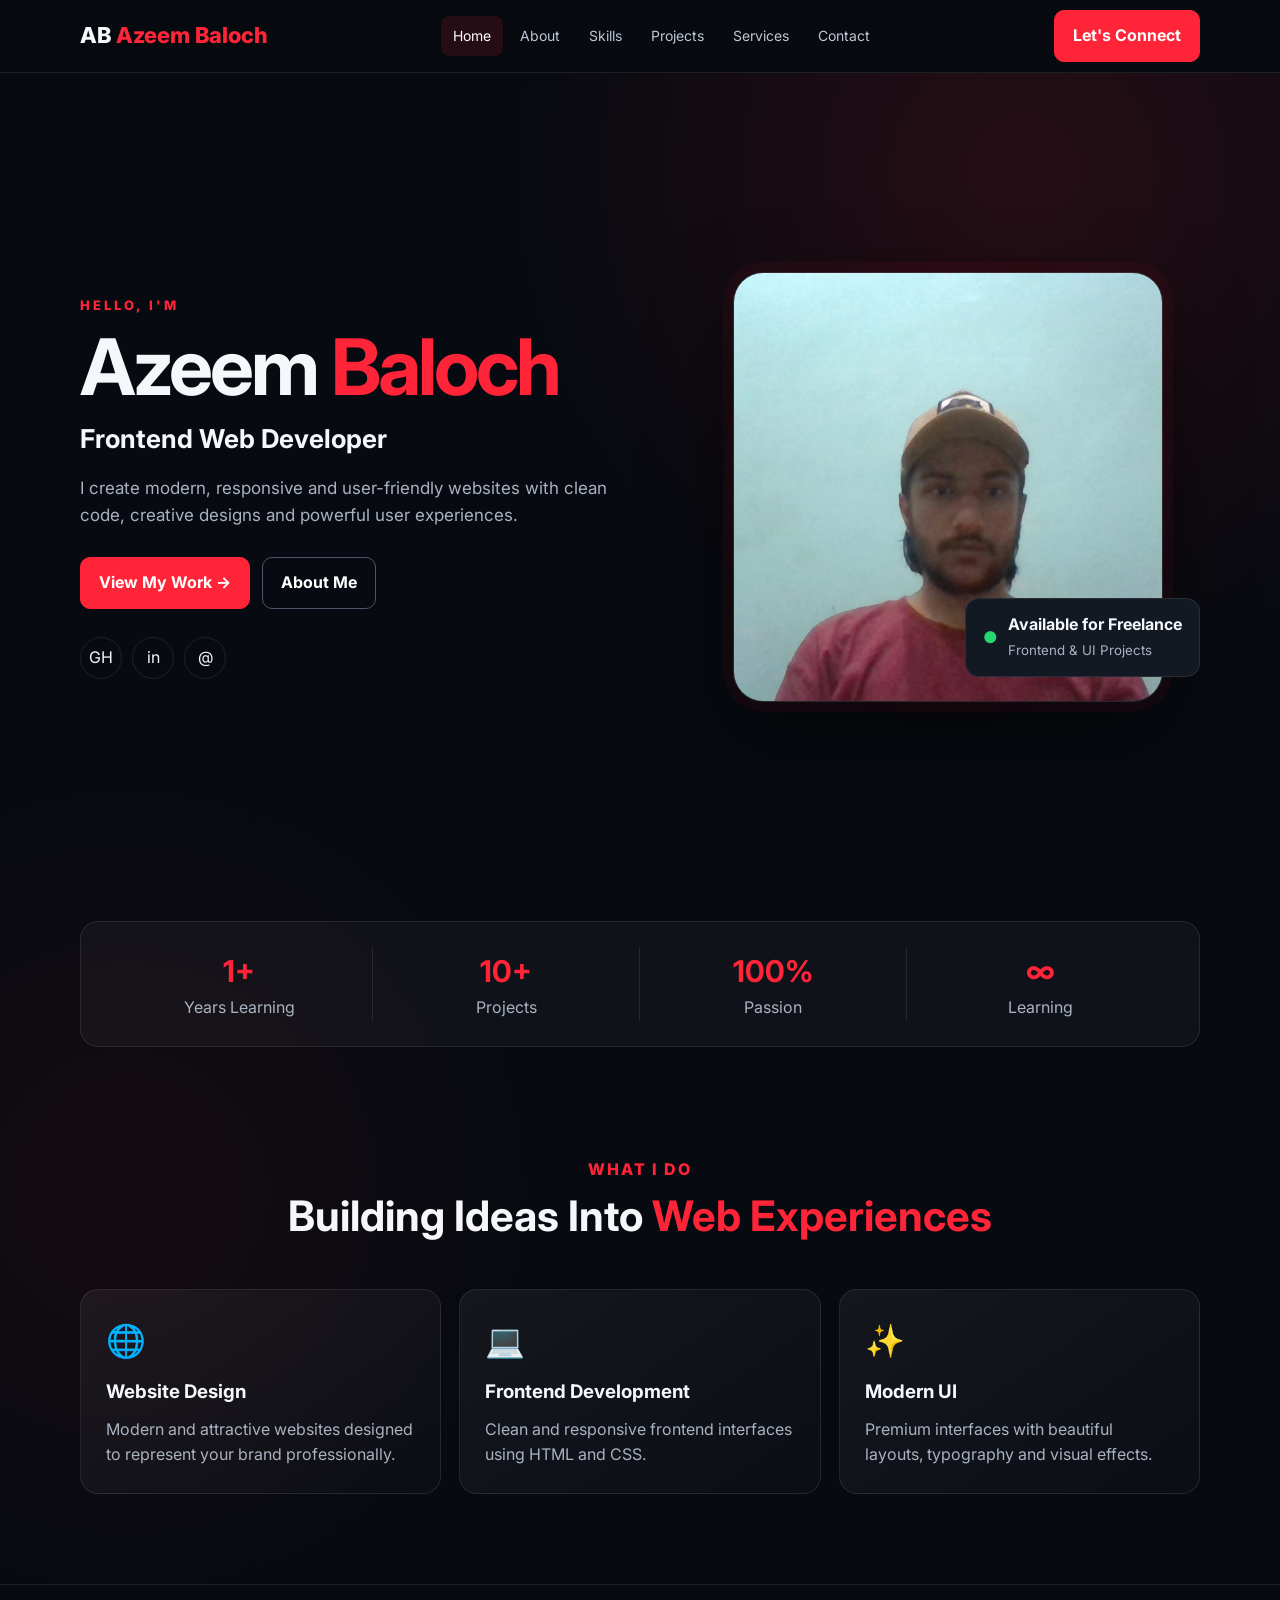
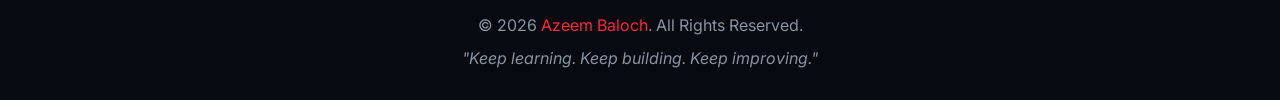
==== index.html @ db84d24b "first commit" ====
<!DOCTYPE html>
<html lang="en">
<head>
    <meta charset="UTF-8">
    <meta name="viewport" content="width=device-width, initial-scale=1.0">

    <title>Azeem Baloch | Frontend Web Developer</title>

    <link rel="stylesheet" href="style.css">
</head>

<body>

<!-- ================= NAVBAR ================= -->

<nav class="navbar">

    <div class="container nav-content">

        <a href="index.html" class="logo">
            AB <span>Azeem Baloch</span>
        </a>

        <div class="nav-links">

            <a href="index.html" class="active">Home</a>
            <a href="about.html">About</a>
            <a href="skills.html">Skills</a>
            <a href="projects.html">Projects</a>
            <a href="services.html">Services</a>
            <a href="contact.html">Contact</a>

        </div>

        <a href="contact.html" class="nav-btn">
            Let's Connect
        </a>

    </div>

</nav>


<!-- ================= HERO ================= -->

<section class="hero">

    <div class="container hero-content">

        <div class="hero-text">

            <p class="small-title">
                HELLO, I'M
            </p>

            <h1>
                Azeem <span>Baloch</span>
            </h1>

            <h2>
                Frontend Web Developer
            </h2>

            <p class="hero-description">
                I create modern, responsive and user-friendly websites
                with clean code, creative designs and powerful user
                experiences.
            </p>

            <div class="hero-buttons">

                <a href="projects.html" class="btn">
                    View My Work →
                </a>

                <a href="about.html" class="btn outline">
                    About Me
                </a>

            </div>

            <div class="social-links">

                <a href="https://github.com/" target="_blank">
                    GH
                </a>

                <a href="https://www.linkedin.com/" target="_blank">
                    in
                </a>

                <a href="mailto:azizmama816@gmail.com">
                    @
                </a>

            </div>

        </div>


        <!-- PROFILE -->

        <div class="hero-image">

            <div class="red-circle"></div>

            <img
                src="profile.jpg"
                alt="Azeem Baloch"
            >

            <div class="availability">

                <span>●</span>

                <div>
                    <b>Available for Freelance</b>
                    <small>Frontend & UI Projects</small>
                </div>

            </div>

        </div>

    </div>

</section>


<!-- ================= STATS ================= -->

<section class="stats">

    <div class="container stats-grid">

        <div class="stat">
            <strong>1+</strong>
            <span>Years Learning</span>
        </div>

        <div class="stat">
            <strong>10+</strong>
            <span>Projects</span>
        </div>

        <div class="stat">
            <strong>100%</strong>
            <span>Passion</span>
        </div>

        <div class="stat">
            <strong>∞</strong>
            <span>Learning</span>
        </div>

    </div>

</section>


<!-- ================= INTRO ================= -->

<section class="home-section">

    <div class="container">

        <div class="section-title">

            <p>WHAT I DO</p>

            <h2>
                Building Ideas Into
                <span>Web Experiences</span>
            </h2>

        </div>


        <div class="feature-grid">

            <div class="feature-card">

                <div class="feature-icon">
                    🌐
                </div>

                <h3>
                    Website Design
                </h3>

                <p>
                    Modern and attractive websites designed
                    to represent your brand professionally.
                </p>

            </div>


            <div class="feature-card">

                <div class="feature-icon">
                    💻
                </div>

                <h3>
                    Frontend Development
                </h3>

                <p>
                    Clean and responsive frontend interfaces
                    using HTML and CSS.
                </p>

            </div>


            <div class="feature-card">

                <div class="feature-icon">
                    ✨
                </div>

                <h3>
                    Modern UI
                </h3>

                <p>
                    Premium interfaces with beautiful layouts,
                    typography and visual effects.
                </p>

            </div>

        </div>

    </div>

</section>


<!-- ================= FOOTER ================= -->

<footer>

    <p>
        © 2026 <span>Azeem Baloch</span>.
        All Rights Reserved.
    </p>

    <p class="quote">
        "Keep learning. Keep building. Keep improving."
    </p>

</footer>

</body>
</html>
---- style.css ----
@import url('https://fonts.googleapis.com/css2?family=Inter:wght@400;500;600;700;800&display=swap');


/* ================= ROOT ================= */

:root {

    --bg: #070a10;

    --card: #10151f;

    --text: #f5f7fb;

    --muted: #aab2c0;

    --red: #ff2438;

    --red-light: #ff5362;

    --border: rgba(255,255,255,.09);

}


/* ================= RESET ================= */

* {

    margin: 0;
    padding: 0;

    box-sizing: border-box;

}


html {

    scroll-behavior: smooth;

}


body {

    font-family:
        'Inter',
        Arial,
        sans-serif;

    background:

        radial-gradient(
            circle at 80% 10%,
            rgba(255,36,56,.13),
            transparent 28%
        ),

        radial-gradient(
            circle at 10% 70%,
            rgba(255,36,56,.06),
            transparent 25%
        ),

        var(--bg);

    color: var(--text);

    line-height: 1.6;

}


a {

    text-decoration: none;

    color: inherit;

}


.container {

    width: min(1120px, 92%);

    margin: auto;

}


/* ================= NAVBAR ================= */

.navbar {

    position: sticky;

    top: 0;

    z-index: 100;

    background:
        rgba(7,10,16,.9);

    backdrop-filter: blur(15px);

    border-bottom:
        1px solid var(--border);

}


.nav-content {

    min-height: 72px;

    display: flex;

    align-items: center;

    justify-content: space-between;

    gap: 20px;

}


.logo {

    font-size: 22px;

    font-weight: 800;

}


.logo span {

    color: var(--red);

}


.nav-links {

    display: flex;

    gap: 5px;

    flex-wrap: wrap;

    justify-content: center;

}


.nav-links a {

    padding: 9px 12px;

    color: #bfc7d4;

    font-size: 14px;

    border-radius: 8px;

    transition: .3s;

}


.nav-links a:hover,
.nav-links .active {

    color: white;

    background:
        rgba(255,36,56,.13);

}


.nav-btn,
.btn {

    display: inline-flex;

    align-items: center;

    justify-content: center;

    gap: 8px;

    padding: 12px 18px;

    border-radius: 10px;

    background: var(--red);

    border: 1px solid var(--red);

    color: white;

    font-weight: 700;

    transition: .3s;

}


.nav-btn:hover,
.btn:hover {

    transform: translateY(-3px);

    box-shadow:
        0 12px 30px
        rgba(255,36,56,.25);

}


.btn.outline {

    background: transparent;

    border-color: #4c5666;

}


/* ================= HERO ================= */

.hero {

    min-height:
        calc(100vh - 72px);

    display: grid;

    place-items: center;

    padding: 70px 0;

}


.hero-content {

    display: grid;

    grid-template-columns:
        1.05fr .95fr;

    gap: 60px;

    align-items: center;

}


.small-title {

    color: var(--red);

    font-weight: 800;

    letter-spacing: 3px;

    font-size: 13px;

}


.hero h1 {

    font-size:
        clamp(45px,7vw,78px);

    line-height: 1;

    letter-spacing: -3px;

    margin: 12px 0;

}


.hero h1 span,
.page-header h1 span,
.section-title span,
.about-content h2 span {

    color: var(--red);

}


.hero h2 {

    font-size: 26px;

    margin-bottom: 15px;

}


.hero-description {

    color: var(--muted);

    max-width: 600px;

    font-size: 17px;

}


.hero-buttons {

    display: flex;

    gap: 12px;

    flex-wrap: wrap;

    margin: 28px 0;

}


.social-links {

    display: flex;

    gap: 10px;

}


.social-links a {

    width: 42px;

    height: 42px;

    display: grid;

    place-items: center;

    border-radius: 50%;

    border:
        1px solid var(--border);

    transition: .3s;

}


.social-links a:hover {

    color: var(--red);

    border-color: var(--red);

    transform:
        translateY(-4px);

}


/* ================= IMAGE ================= */

.hero-image {

    position: relative;

    display: grid;

    place-items: center;

}


.red-circle {

    position: absolute;

    width: 75%;

    aspect-ratio: 1;

    border-radius: 50%;

    background:
        rgba(255,36,56,.2);

    filter: blur(25px);

}


.hero-image img {

    position: relative;

    width: min(430px,90%);

    aspect-ratio: 1;

    object-fit: cover;

    object-position: center top;

    border-radius: 30px;

    border:
        1px solid rgba(255,255,255,.12);

    box-shadow:

        0 0 0 10px
        rgba(255,36,56,.05),

        0 30px 80px
        rgba(0,0,0,.5);

}


.availability {

    position: absolute;

    right: 0;

    bottom: 25px;

    display: flex;

    align-items: center;

    gap: 10px;

    padding: 13px 17px;

    background: #121923;

    border:
        1px solid var(--border);

    border-radius: 14px;

}


.availability span {

    color: #26d66f;

}


.availability b {

    display: block;

}


.availability small {

    color: var(--muted);

}


/* ================= STATS ================= */

.stats {

    padding: 20px 0;

}


.stats-grid {

    display: grid;

    grid-template-columns:
        repeat(4,1fr);

    background:
        rgba(255,255,255,.035);

    border:
        1px solid var(--border);

    border-radius: 18px;

    padding: 25px;

}


.stat {

    text-align: center;

    border-right:
        1px solid var(--border);

}


.stat:last-child {

    border: none;

}


.stat strong {

    display: block;

    color: var(--red);

    font-size: 30px;

}


.stat span {

    color: var(--muted);

}


/* ================= SECTIONS ================= */

.home-section,
.skills-section,
.projects-section,
.services-section,
.about-section,
.contact-section {

    padding: 90px 0;

}


.section-title {

    text-align: center;

    margin-bottom: 40px;

}


.section-title p {

    color: var(--red);

    font-weight: 800;

    letter-spacing: 2px;

}


.section-title h2 {

    font-size: 42px;

}


/* ================= FEATURE ================= */

.feature-grid {

    display: grid;

    grid-template-columns:
        repeat(3,1fr);

    gap: 18px;

}


.feature-card,
.skill-card,
.service-card,
.project-card,
.contact-card {

    background:
        linear-gradient(
            145deg,
            rgba(255,255,255,.055),
            rgba(255,255,255,.018)
        );

    border:
        1px solid var(--border);

    border-radius: 18px;

    padding: 25px;

    transition: .3s;

}


.feature-card:hover,
.skill-card:hover,
.service-card:hover,
.project-card:hover {

    transform:
        translateY(-7px);

    border-color:
        rgba(255,36,56,.45);

}


.feature-icon,
.skill-icon {

    font-size: 32px;

}


.feature-card h3,
.skill-card h3,
.service-card h3,
.project-card h3 {

    margin: 10px 0;

}


.feature-card p,
.skill-card p,
.service-card p,
.project-card p {

    color: var(--muted);

}


/* ================= PAGE HEADER ================= */

.page-header {

    text-align: center;

    padding:
        90px 20px 40px;

}


.page-header > p:first-child {

    color: var(--red);

    font-weight: 800;

    letter-spacing: 3px;

}


.page-header h1 {

    font-size: 50px;

    letter-spacing: -2px;

}


.page-description {

    max-width: 650px;

    margin: 10px auto;

    color: var(--muted);

}


/* ================= ABOUT ================= */

.about-grid {

    display: grid;

    grid-template-columns:
        .8fr 1.2fr;

    gap: 35px;

    align-items: center;

}


.about-image img {

    width: 100%;

    max-width: 430px;

    border-radius: 22px;

    border:
        1px solid var(--border);

}


.about-content h2 {

    font-size: 38px;

    line-height: 1.15;

    margin: 12px 0 20px;

}


.about-content > p {

    color: var(--muted);

    margin-bottom: 13px;

}


.goal-box {

    margin-top: 25px;

    padding: 20px;

    border-left:
        3px solid var(--red);

    background:
        rgba(255,36,56,.06);

}


.goal-box h3 {

    margin-bottom: 7px;

}


.hobby-title {

    margin-top: 25px;

}


.tags {

    display: flex;

    flex-wrap: wrap;

    gap: 9px;

    margin-top: 12px;

}


.tags span {

    padding: 8px 13px;

    border:
        1px solid var(--border);

    border-radius: 9px;

    background: #0d131d;

}


/* ================= SKILLS ================= */

.skills-grid {

    display: grid;

    grid-template-columns:
        repeat(3,1fr);

    gap: 18px;

}


.skill-title {

    display: flex;

    justify-content: space-between;

    margin-top: 20px;

    font-weight: 700;

}


.progress {

    height: 9px;

    background: #1a202b;

    border-radius: 99px;

    overflow: hidden;

    margin-top: 8px;

}


.progress i {

    display: block;

    height: 100%;

    background:
        linear-gradient(
            90deg,
            var(--red),
            var(--red-light)
        );

    border-radius: 99px;

}


/* ================= PROJECTS ================= */

.projects-grid {

    display: grid;

    grid-template-columns:
        repeat(3,1fr);

    gap: 20px;

}


.project-card {

    padding: 0;

    overflow: hidden;

}


.project-image {

    height: 200px;

    display: grid;

    place-items: center;

    font-size: 70px;

    background:
        linear-gradient(
            135deg,
            #161b27,
            #281018
        );

}


.project-content {

    padding: 22px;

}


.project-content > span {

    color: var(--red);

    font-size: 13px;

    font-weight: 700;

}


/* ================= SERVICES ================= */

.services-grid {

    display: grid;

    grid-template-columns:
        repeat(3,1fr);

    gap: 18px;

}


.service-card > div {

    font-size: 35px;

}


/* ================= CONTACT ================= */

.contact-grid {

    display: grid;

    grid-template-columns:
        .9fr 1.1fr;

    gap: 25px;

}


.contact-card h2 {

    font-size: 32px;

    margin: 10px 0 22px;

}


.contact-item {

    padding: 18px;

    border:
        1px solid var(--border);

    border-radius: 13px;

    margin-top: 12px;

    background: #0d131c;

}


.contact-item small {

    display: block;

    color: #8993a2;

}


.contact-item a {

    color: white;

    font-weight: 700;

}


form {

    display: grid;

    gap: 9px;

}


input,
textarea {

    width: 100%;

    padding: 14px;

    background: #090e16;

    border:
        1px solid var(--border);

    color: white;

    border-radius: 10px;

    outline: none;

    font: inherit;

}


input:focus,
textarea:focus {

    border-color: var(--red);

}


textarea {

    min-height: 150px;

    resize: vertical;

}


button {

    cursor: pointer;

    font: inherit;

}


/* ================= FOOTER ================= */

footer {

    border-top:
        1px solid var(--border);

    padding: 28px 20px;

    text-align: center;

    color: #8993a2;

}


footer span {

    color: var(--red);

}


.quote {

    margin-top: 8px;

    font-style: italic;

}


/* ================= RESPONSIVE ================= */

@media(max-width:850px) {

    .nav-content {

        flex-direction: column;

        padding: 12px 0;

    }


    .hero-content,
    .about-grid,
    .contact-grid {

        grid-template-columns: 1fr;

    }


    .hero {

        text-align: center;

    }


    .hero-description {

        margin: auto;

    }


    .hero-buttons,
    .social-links {

        justify-content: center;

    }


    .hero-image {

        order: -1;

    }


    .feature-grid,
    .skills-grid,
    .projects-grid,
    .services-grid {

        grid-template-columns:
            1fr 1fr;

    }


    .stats-grid {

        grid-template-columns:
            1fr 1fr;

        gap: 20px;

    }


    .stat:nth-child(2) {

        border: none;

    }

}


@media(max-width:560px) {

    .nav-links a {

        padding: 6px 7px;

        font-size: 12px;

    }


    .nav-btn {

        display: none;

    }


    .hero {

        padding: 50px 0;

    }


    .hero h1 {

        font-size: 48px;

    }


    .page-header h1 {

        font-size: 40px;

    }


    .feature-grid,
    .skills-grid,
    .projects-grid,
    .services-grid {

        grid-template-columns: 1fr;

    }


    .stats-grid {

        grid-template-columns: 1fr 1fr;

    }


    .availability {

        right: 2%;

        bottom: 10px;

    }

}
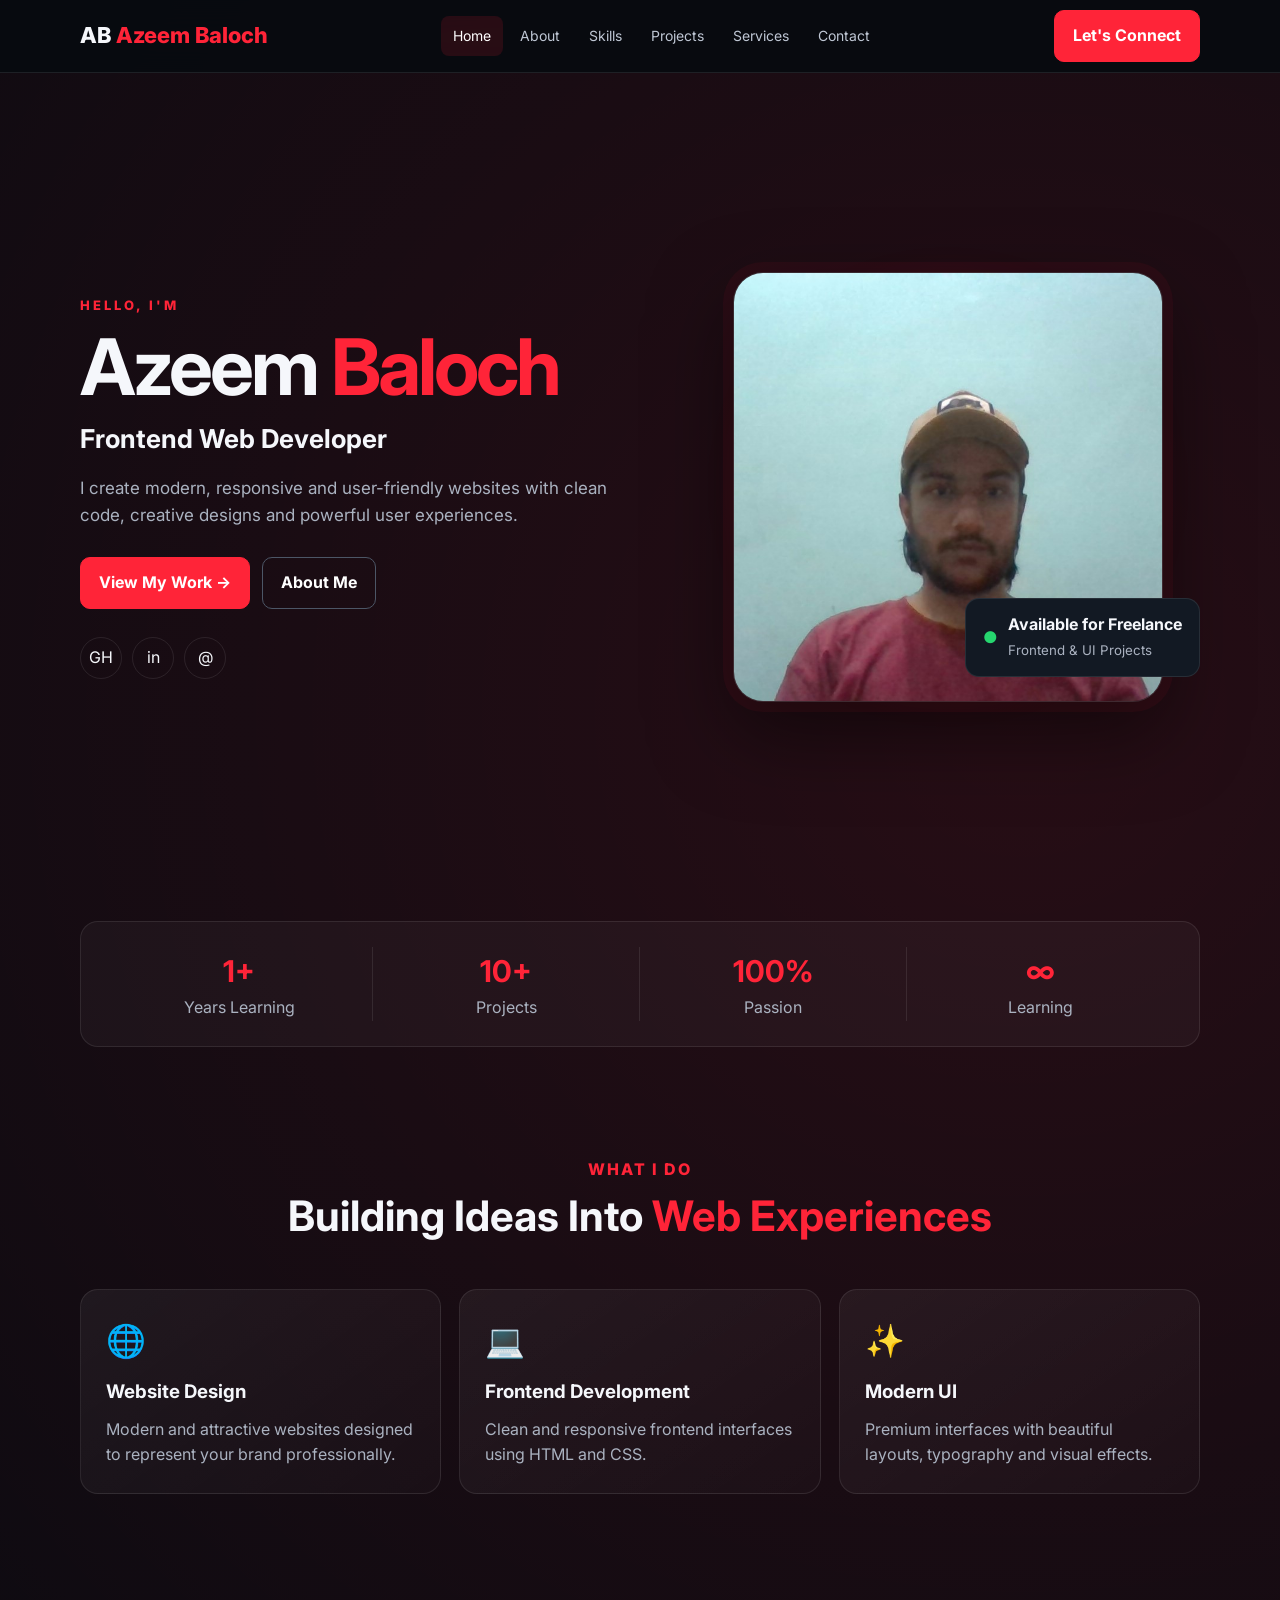
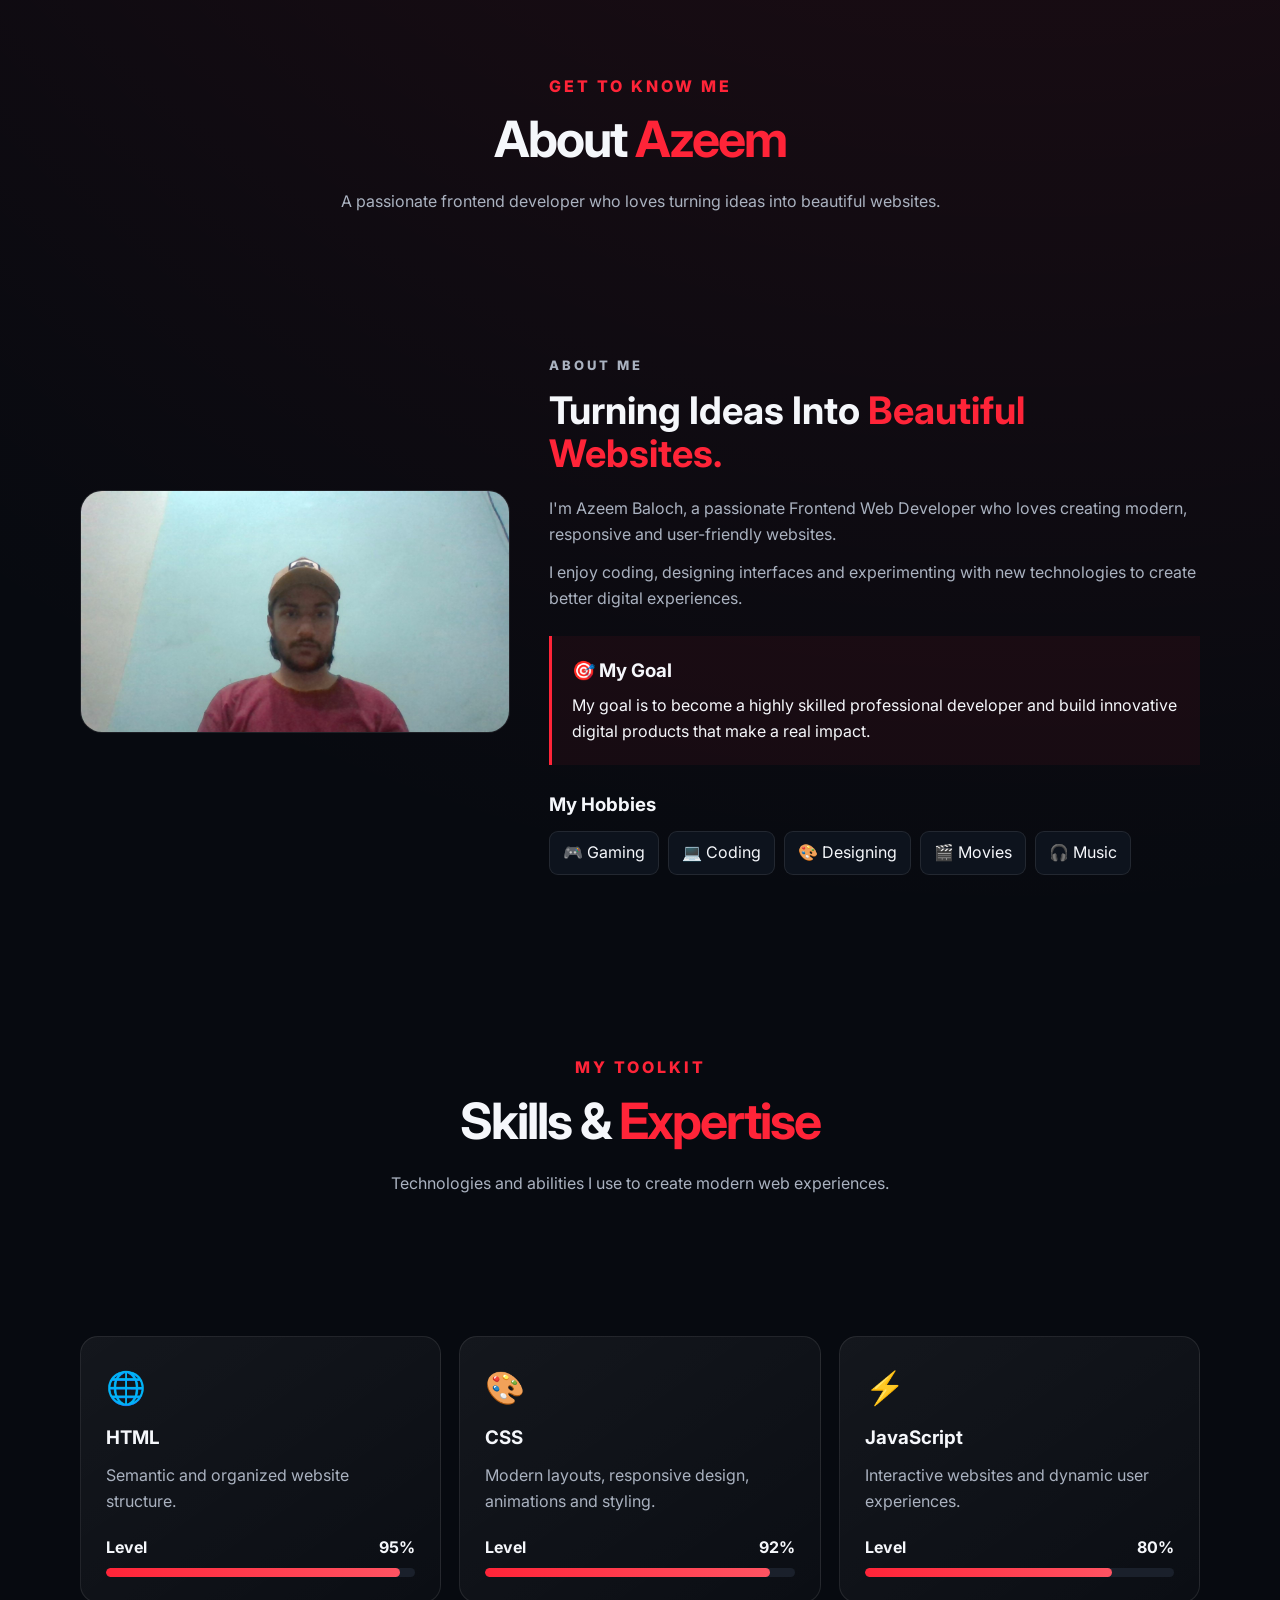
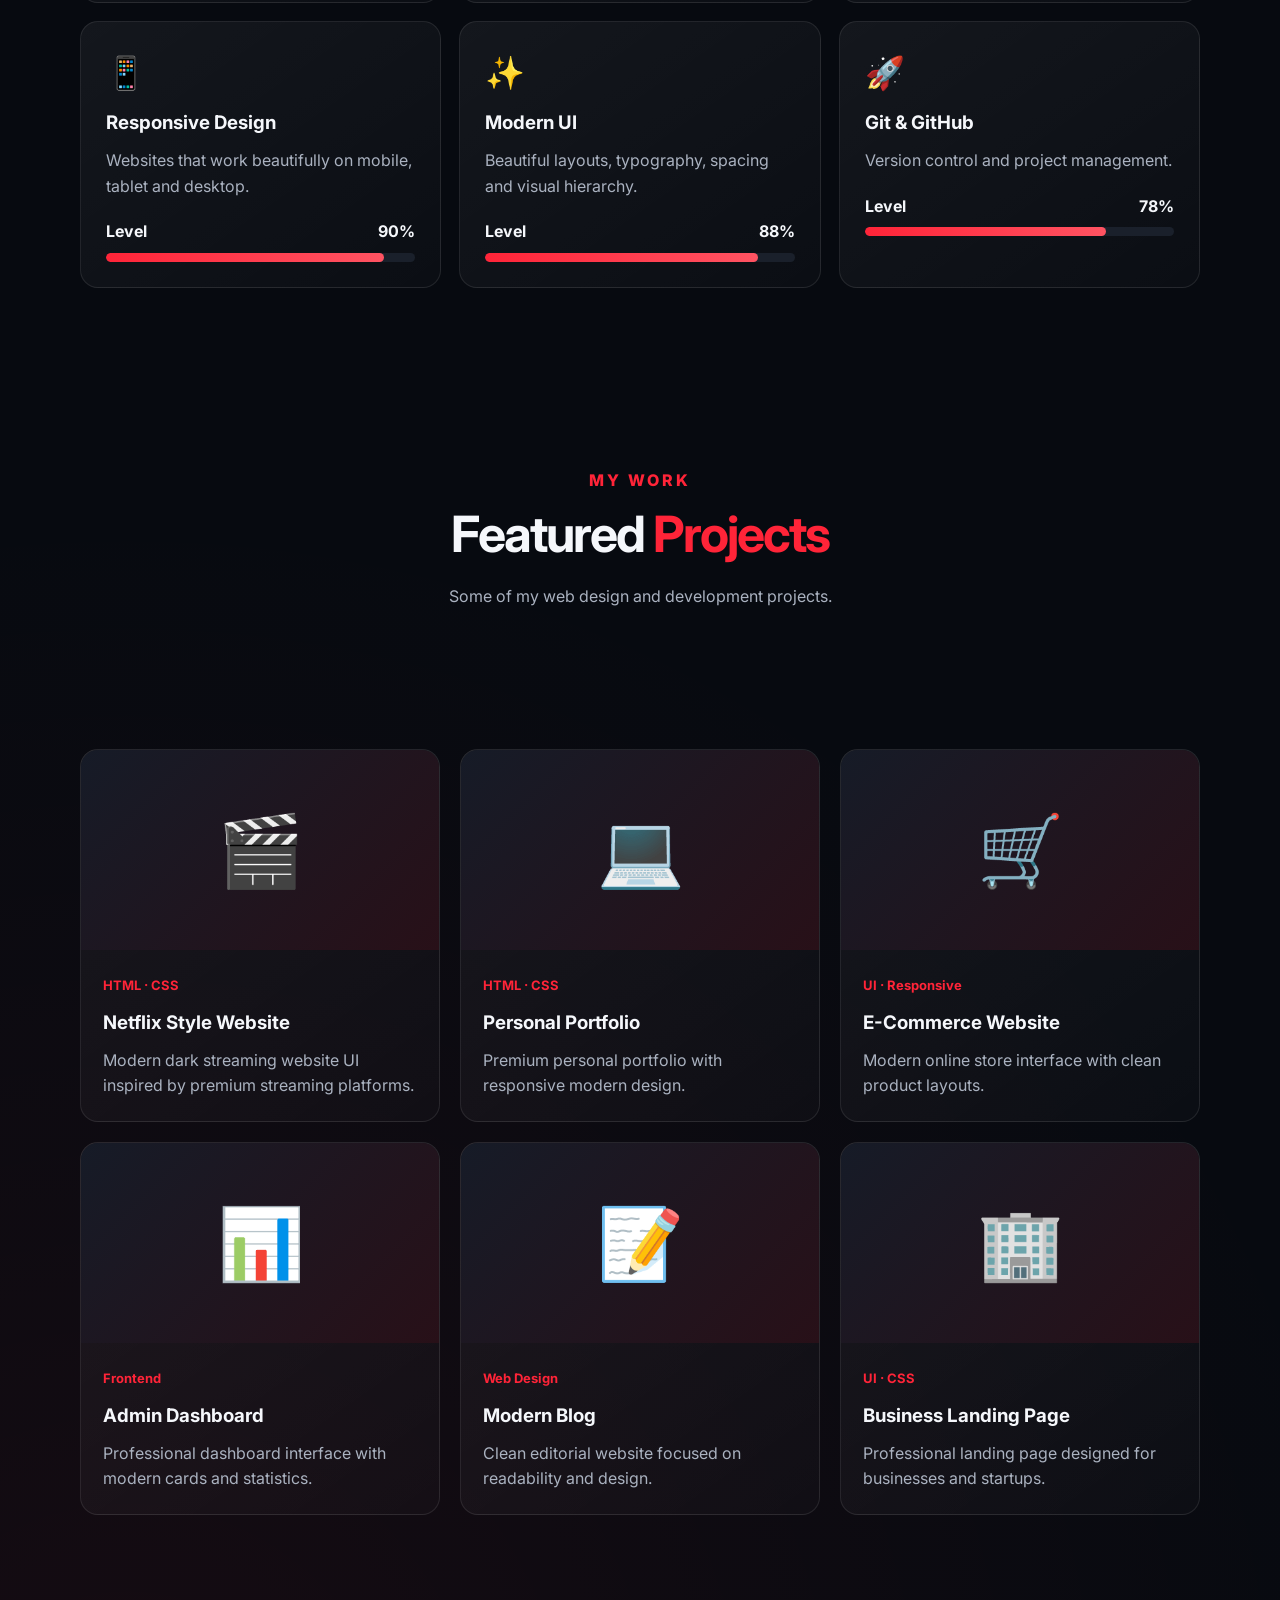
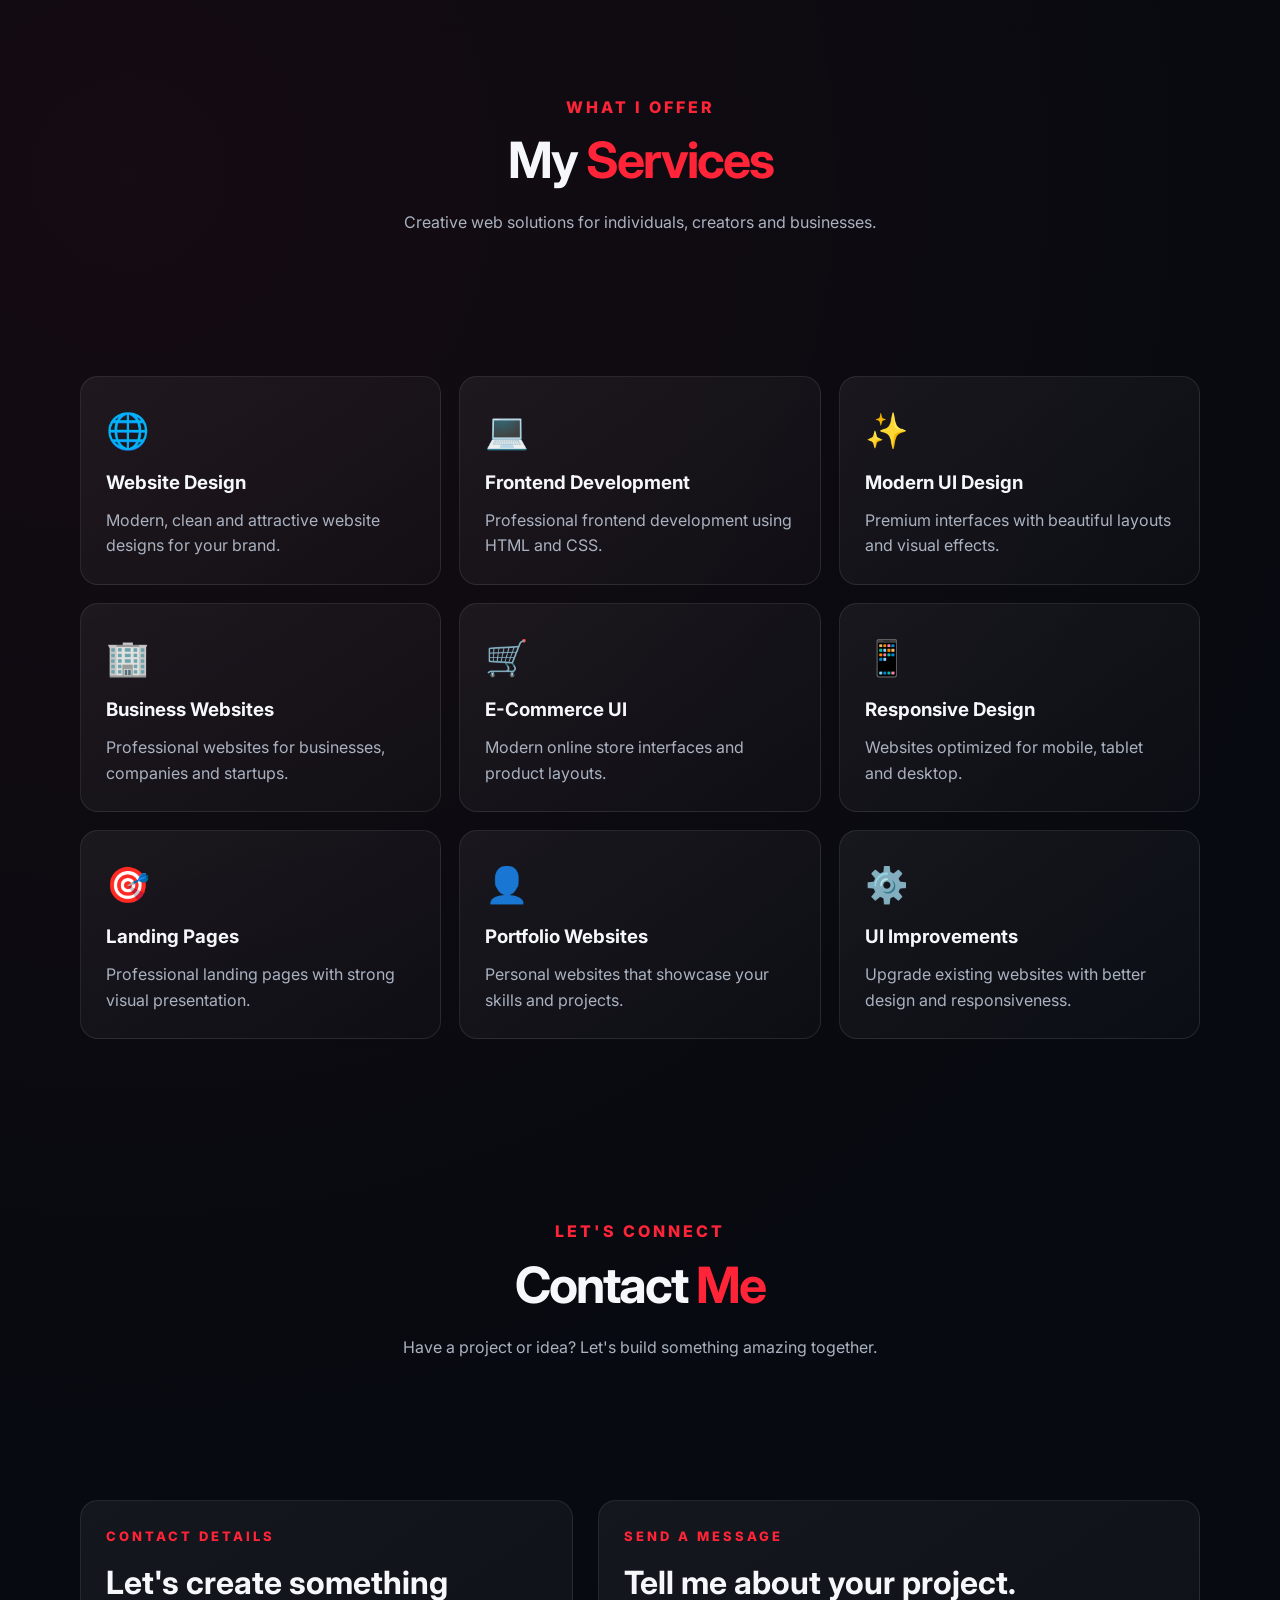
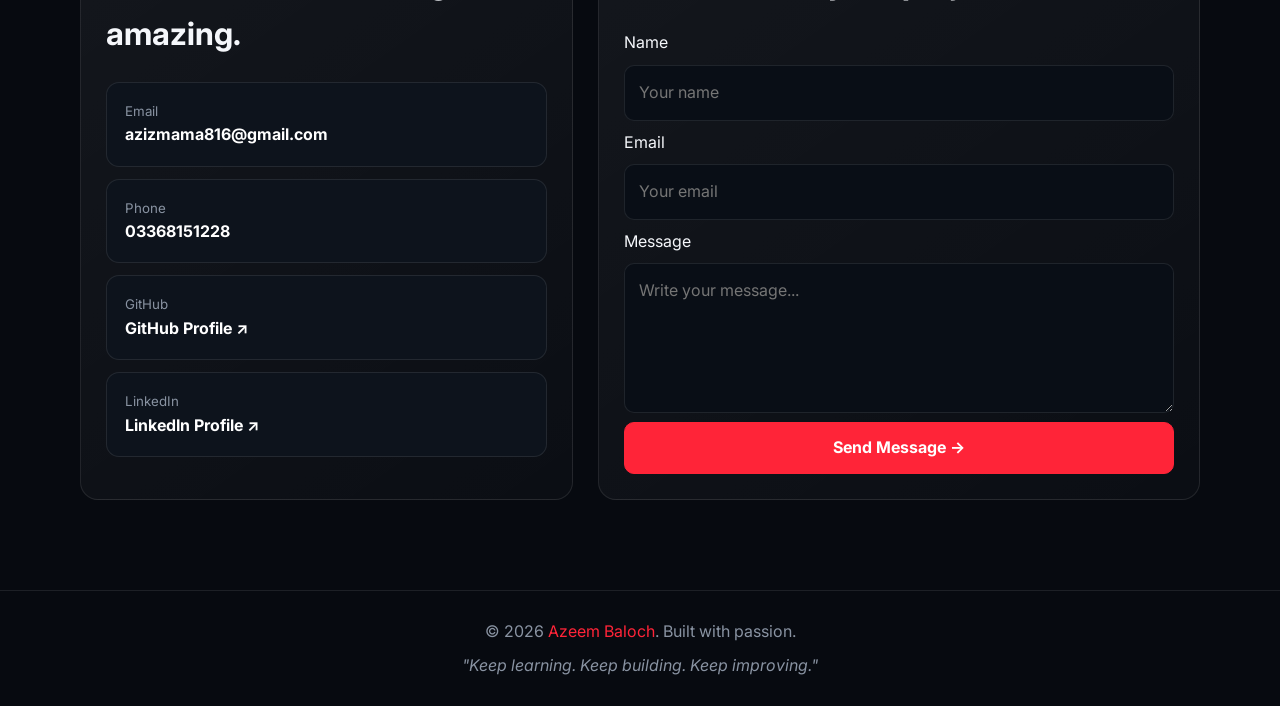
==== commit ca4b16bc: "updated file" ====
--- a/index.html
+++ b/index.html
@@ -1,38 +1,59 @@
 <!DOCTYPE html>
 <html lang="en">
+
 <head>
+
     <meta charset="UTF-8">
-    <meta name="viewport" content="width=device-width, initial-scale=1.0">
+
+    <meta name="viewport"
+          content="width=device-width, initial-scale=1.0">
 
     <title>Azeem Baloch | Frontend Web Developer</title>
 
     <link rel="stylesheet" href="style.css">
+
 </head>
 
 <body>
 
+
 <!-- ================= NAVBAR ================= -->
 
 <nav class="navbar">
 
     <div class="container nav-content">
 
-        <a href="index.html" class="logo">
+        <a href="#home" class="logo">
             AB <span>Azeem Baloch</span>
         </a>
 
         <div class="nav-links">
 
-            <a href="index.html" class="active">Home</a>
-            <a href="about.html">About</a>
-            <a href="skills.html">Skills</a>
-            <a href="projects.html">Projects</a>
-            <a href="services.html">Services</a>
-            <a href="contact.html">Contact</a>
+            <a href="#home" class="active">Home</a>
+
+            <a href="#about">
+                About
+            </a>
+
+            <a href="#skills">
+                Skills
+            </a>
+
+            <a href="#projects">
+                Projects
+            </a>
+
+            <a href="#services">
+                Services
+            </a>
+
+            <a href="#contact">
+                Contact
+            </a>
 
         </div>
 
-        <a href="contact.html" class="nav-btn">
+        <a href="#contact" class="nav-btn">
             Let's Connect
         </a>
 
@@ -41,9 +62,12 @@
 </nav>
 
 
-<!-- ================= HERO ================= -->
-
-<section class="hero">
+
+<!-- ===================================================== -->
+<!-- ================= HOME SECTION ====================== -->
+<!-- ===================================================== -->
+
+<section class="hero" id="home">
 
     <div class="container hero-content">
 
@@ -69,11 +93,11 @@
 
             <div class="hero-buttons">
 
-                <a href="projects.html" class="btn">
+                <a href="#projects" class="btn">
                     View My Work →
                 </a>
 
-                <a href="about.html" class="btn outline">
+                <a href="#about" class="btn outline">
                     About Me
                 </a>
 
@@ -114,8 +138,15 @@
                 <span>●</span>
 
                 <div>
-                    <b>Available for Freelance</b>
-                    <small>Frontend & UI Projects</small>
+
+                    <b>
+                        Available for Freelance
+                    </b>
+
+                    <small>
+                        Frontend & UI Projects
+                    </small>
+
                 </div>
 
             </div>
@@ -127,6 +158,7 @@
 </section>
 
 
+
 <!-- ================= STATS ================= -->
 
 <section class="stats">
@@ -134,23 +166,54 @@
     <div class="container stats-grid">
 
         <div class="stat">
-            <strong>1+</strong>
-            <span>Years Learning</span>
+
+            <strong>
+                1+
+            </strong>
+
+            <span>
+                Years Learning
+            </span>
+
         </div>
 
+
         <div class="stat">
-            <strong>10+</strong>
-            <span>Projects</span>
+
+            <strong>
+                10+
+            </strong>
+
+            <span>
+                Projects
+            </span>
+
         </div>
 
+
         <div class="stat">
-            <strong>100%</strong>
-            <span>Passion</span>
+
+            <strong>
+                100%
+            </strong>
+
+            <span>
+                Passion
+            </span>
+
         </div>
 
+
         <div class="stat">
-            <strong>∞</strong>
-            <span>Learning</span>
+
+            <strong>
+                ∞
+            </strong>
+
+            <span>
+                Learning
+            </span>
+
         </div>
 
     </div>
@@ -158,7 +221,8 @@
 </section>
 
 
-<!-- ================= INTRO ================= -->
+
+<!-- ================= HOME INTRO ================= -->
 
 <section class="home-section">
 
@@ -166,17 +230,22 @@
 
         <div class="section-title">
 
-            <p>WHAT I DO</p>
+            <p>
+                WHAT I DO
+            </p>
 
             <h2>
                 Building Ideas Into
-                <span>Web Experiences</span>
+                <span>
+                    Web Experiences
+                </span>
             </h2>
 
         </div>
 
 
         <div class="feature-grid">
+
 
             <div class="feature-card">
 
@@ -196,6 +265,7 @@
             </div>
 
 
+
             <div class="feature-card">
 
                 <div class="feature-icon">
@@ -214,6 +284,7 @@
             </div>
 
 
+
             <div class="feature-card">
 
                 <div class="feature-icon">
@@ -238,14 +309,993 @@
 </section>
 
 
+
+<!-- ===================================================== -->
+<!-- ================= ABOUT SECTION ===================== -->
+<!-- ===================================================== -->
+
+<section id="about">
+
+    <div class="page-header">
+
+        <p>
+            GET TO KNOW ME
+        </p>
+
+        <h1>
+            About <span>Azeem</span>
+        </h1>
+
+        <p class="page-description">
+            A passionate frontend developer who loves turning
+            ideas into beautiful websites.
+        </p>
+
+    </div>
+
+
+    <div class="about-section">
+
+        <div class="container about-grid">
+
+
+            <div class="about-image">
+
+                <img
+                    src="profile.jpg"
+                    alt="Azeem Baloch"
+                >
+
+            </div>
+
+
+
+            <div class="about-content">
+
+                <p class="small-title">
+                    ABOUT ME
+                </p>
+
+                <h2>
+                    Turning Ideas Into
+                    <span>
+                        Beautiful Websites.
+                    </span>
+                </h2>
+
+                <p>
+                    I'm Azeem Baloch, a passionate Frontend Web
+                    Developer who loves creating modern, responsive
+                    and user-friendly websites.
+                </p>
+
+                <p>
+                    I enjoy coding, designing interfaces and
+                    experimenting with new technologies to create
+                    better digital experiences.
+                </p>
+
+
+                <div class="goal-box">
+
+                    <h3>
+                        🎯 My Goal
+                    </h3>
+
+                    <p>
+                        My goal is to become a highly skilled
+                        professional developer and build innovative
+                        digital products that make a real impact.
+                    </p>
+
+                </div>
+
+
+                <h3 class="hobby-title">
+                    My Hobbies
+                </h3>
+
+
+                <div class="tags">
+
+                    <span>
+                        🎮 Gaming
+                    </span>
+
+                    <span>
+                        💻 Coding
+                    </span>
+
+                    <span>
+                        🎨 Designing
+                    </span>
+
+                    <span>
+                        🎬 Movies
+                    </span>
+
+                    <span>
+                        🎧 Music
+                    </span>
+
+                </div>
+
+            </div>
+
+        </div>
+
+    </div>
+
+</section>
+
+
+
+<!-- ===================================================== -->
+<!-- ================= SKILLS SECTION ==================== -->
+<!-- ===================================================== -->
+
+<section id="skills">
+
+    <div class="page-header">
+
+        <p>
+            MY TOOLKIT
+        </p>
+
+        <h1>
+            Skills & <span>Expertise</span>
+        </h1>
+
+        <p class="page-description">
+            Technologies and abilities I use to create
+            modern web experiences.
+        </p>
+
+    </div>
+
+
+    <div class="skills-section">
+
+        <div class="container skills-grid">
+
+
+            <!-- HTML -->
+
+            <div class="skill-card">
+
+                <div class="skill-icon">
+                    🌐
+                </div>
+
+                <h3>
+                    HTML
+                </h3>
+
+                <p>
+                    Semantic and organized website structure.
+                </p>
+
+                <div class="skill-title">
+
+                    <span>
+                        Level
+                    </span>
+
+                    <span>
+                        95%
+                    </span>
+
+                </div>
+
+                <div class="progress">
+                    <i style="width:95%"></i>
+                </div>
+
+            </div>
+
+
+
+            <!-- CSS -->
+
+            <div class="skill-card">
+
+                <div class="skill-icon">
+                    🎨
+                </div>
+
+                <h3>
+                    CSS
+                </h3>
+
+                <p>
+                    Modern layouts, responsive design,
+                    animations and styling.
+                </p>
+
+                <div class="skill-title">
+
+                    <span>
+                        Level
+                    </span>
+
+                    <span>
+                        92%
+                    </span>
+
+                </div>
+
+                <div class="progress">
+                    <i style="width:92%"></i>
+                </div>
+
+            </div>
+
+
+
+            <!-- JAVASCRIPT -->
+
+            <div class="skill-card">
+
+                <div class="skill-icon">
+                    ⚡
+                </div>
+
+                <h3>
+                    JavaScript
+                </h3>
+
+                <p>
+                    Interactive websites and dynamic
+                    user experiences.
+                </p>
+
+                <div class="skill-title">
+
+                    <span>
+                        Level
+                    </span>
+
+                    <span>
+                        80%
+                    </span>
+
+                </div>
+
+                <div class="progress">
+                    <i style="width:80%"></i>
+                </div>
+
+            </div>
+
+
+
+            <!-- RESPONSIVE -->
+
+            <div class="skill-card">
+
+                <div class="skill-icon">
+                    📱
+                </div>
+
+                <h3>
+                    Responsive Design
+                </h3>
+
+                <p>
+                    Websites that work beautifully on
+                    mobile, tablet and desktop.
+                </p>
+
+                <div class="skill-title">
+
+                    <span>
+                        Level
+                    </span>
+
+                    <span>
+                        90%
+                    </span>
+
+                </div>
+
+                <div class="progress">
+                    <i style="width:90%"></i>
+                </div>
+
+            </div>
+
+
+
+            <!-- UI -->
+
+            <div class="skill-card">
+
+                <div class="skill-icon">
+                    ✨
+                </div>
+
+                <h3>
+                    Modern UI
+                </h3>
+
+                <p>
+                    Beautiful layouts, typography,
+                    spacing and visual hierarchy.
+                </p>
+
+                <div class="skill-title">
+
+                    <span>
+                        Level
+                    </span>
+
+                    <span>
+                        88%
+                    </span>
+
+                </div>
+
+                <div class="progress">
+                    <i style="width:88%"></i>
+                </div>
+
+            </div>
+
+
+
+            <!-- GITHUB -->
+
+            <div class="skill-card">
+
+                <div class="skill-icon">
+                    🚀
+                </div>
+
+                <h3>
+                    Git & GitHub
+                </h3>
+
+                <p>
+                    Version control and project management.
+                </p>
+
+                <div class="skill-title">
+
+                    <span>
+                        Level
+                    </span>
+
+                    <span>
+                        78%
+                    </span>
+
+                </div>
+
+                <div class="progress">
+                    <i style="width:78%"></i>
+                </div>
+
+            </div>
+
+        </div>
+
+    </div>
+
+</section>
+
+
+
+<!-- ===================================================== -->
+<!-- ================= PROJECTS SECTION ================== -->
+<!-- ===================================================== -->
+
+<section id="projects">
+
+    <div class="page-header">
+
+        <p>
+            MY WORK
+        </p>
+
+        <h1>
+            Featured <span>Projects</span>
+        </h1>
+
+        <p class="page-description">
+            Some of my web design and development projects.
+        </p>
+
+    </div>
+
+
+    <div class="projects-section">
+
+        <div class="container projects-grid">
+
+
+            <!-- PROJECT 1 -->
+
+            <div class="project-card">
+
+                <div class="project-image movie">
+                    🎬
+                </div>
+
+                <div class="project-content">
+
+                    <span>
+                        HTML · CSS
+                    </span>
+
+                    <h3>
+                        Netflix Style Website
+                    </h3>
+
+                    <p>
+                        Modern dark streaming website UI
+                        inspired by premium streaming platforms.
+                    </p>
+
+                </div>
+
+            </div>
+
+
+
+            <!-- PROJECT 2 -->
+
+            <div class="project-card">
+
+                <div class="project-image portfolio">
+                    💻
+                </div>
+
+                <div class="project-content">
+
+                    <span>
+                        HTML · CSS
+                    </span>
+
+                    <h3>
+                        Personal Portfolio
+                    </h3>
+
+                    <p>
+                        Premium personal portfolio with
+                        responsive modern design.
+                    </p>
+
+                </div>
+
+            </div>
+
+
+
+            <!-- PROJECT 3 -->
+
+            <div class="project-card">
+
+                <div class="project-image ecommerce">
+                    🛒
+                </div>
+
+                <div class="project-content">
+
+                    <span>
+                        UI · Responsive
+                    </span>
+
+                    <h3>
+                        E-Commerce Website
+                    </h3>
+
+                    <p>
+                        Modern online store interface with
+                        clean product layouts.
+                    </p>
+
+                </div>
+
+            </div>
+
+
+
+            <!-- PROJECT 4 -->
+
+            <div class="project-card">
+
+                <div class="project-image dashboard">
+                    📊
+                </div>
+
+                <div class="project-content">
+
+                    <span>
+                        Frontend
+                    </span>
+
+                    <h3>
+                        Admin Dashboard
+                    </h3>
+
+                    <p>
+                        Professional dashboard interface
+                        with modern cards and statistics.
+                    </p>
+
+                </div>
+
+            </div>
+
+
+
+            <!-- PROJECT 5 -->
+
+            <div class="project-card">
+
+                <div class="project-image blog">
+                    📝
+                </div>
+
+                <div class="project-content">
+
+                    <span>
+                        Web Design
+                    </span>
+
+                    <h3>
+                        Modern Blog
+                    </h3>
+
+                    <p>
+                        Clean editorial website focused
+                        on readability and design.
+                    </p>
+
+                </div>
+
+            </div>
+
+
+
+            <!-- PROJECT 6 -->
+
+            <div class="project-card">
+
+                <div class="project-image business">
+                    🏢
+                </div>
+
+                <div class="project-content">
+
+                    <span>
+                        UI · CSS
+                    </span>
+
+                    <h3>
+                        Business Landing Page
+                    </h3>
+
+                    <p>
+                        Professional landing page designed
+                        for businesses and startups.
+                    </p>
+
+                </div>
+
+            </div>
+
+        </div>
+
+    </div>
+
+</section>
+
+
+
+<!-- ===================================================== -->
+<!-- ================= SERVICES SECTION ================== -->
+<!-- ===================================================== -->
+
+<section id="services">
+
+    <div class="page-header">
+
+        <p>
+            WHAT I OFFER
+        </p>
+
+        <h1>
+            My <span>Services</span>
+        </h1>
+
+        <p class="page-description">
+            Creative web solutions for individuals,
+            creators and businesses.
+        </p>
+
+    </div>
+
+
+    <div class="services-section">
+
+        <div class="container services-grid">
+
+
+            <!-- SERVICE 1 -->
+
+            <div class="service-card">
+
+                <div>
+                    🌐
+                </div>
+
+                <h3>
+                    Website Design
+                </h3>
+
+                <p>
+                    Modern, clean and attractive website
+                    designs for your brand.
+                </p>
+
+            </div>
+
+
+
+            <!-- SERVICE 2 -->
+
+            <div class="service-card">
+
+                <div>
+                    💻
+                </div>
+
+                <h3>
+                    Frontend Development
+                </h3>
+
+                <p>
+                    Professional frontend development
+                    using HTML and CSS.
+                </p>
+
+            </div>
+
+
+
+            <!-- SERVICE 3 -->
+
+            <div class="service-card">
+
+                <div>
+                    ✨
+                </div>
+
+                <h3>
+                    Modern UI Design
+                </h3>
+
+                <p>
+                    Premium interfaces with beautiful
+                    layouts and visual effects.
+                </p>
+
+            </div>
+
+
+
+            <!-- SERVICE 4 -->
+
+            <div class="service-card">
+
+                <div>
+                    🏢
+                </div>
+
+                <h3>
+                    Business Websites
+                </h3>
+
+                <p>
+                    Professional websites for businesses,
+                    companies and startups.
+                </p>
+
+            </div>
+
+
+
+            <!-- SERVICE 5 -->
+
+            <div class="service-card">
+
+                <div>
+                    🛒
+                </div>
+
+                <h3>
+                    E-Commerce UI
+                </h3>
+
+                <p>
+                    Modern online store interfaces
+                    and product layouts.
+                </p>
+
+            </div>
+
+
+
+            <!-- SERVICE 6 -->
+
+            <div class="service-card">
+
+                <div>
+                    📱
+                </div>
+
+                <h3>
+                    Responsive Design
+                </h3>
+
+                <p>
+                    Websites optimized for mobile,
+                    tablet and desktop.
+                </p>
+
+            </div>
+
+
+
+            <!-- SERVICE 7 -->
+
+            <div class="service-card">
+
+                <div>
+                    🎯
+                </div>
+
+                <h3>
+                    Landing Pages
+                </h3>
+
+                <p>
+                    Professional landing pages with
+                    strong visual presentation.
+                </p>
+
+            </div>
+
+
+
+            <!-- SERVICE 8 -->
+
+            <div class="service-card">
+
+                <div>
+                    👤
+                </div>
+
+                <h3>
+                    Portfolio Websites
+                </h3>
+
+                <p>
+                    Personal websites that showcase
+                    your skills and projects.
+                </p>
+
+            </div>
+
+
+
+            <!-- SERVICE 9 -->
+
+            <div class="service-card">
+
+                <div>
+                    ⚙️
+                </div>
+
+                <h3>
+                    UI Improvements
+                </h3>
+
+                <p>
+                    Upgrade existing websites with
+                    better design and responsiveness.
+                </p>
+
+            </div>
+
+        </div>
+
+    </div>
+
+</section>
+
+
+
+<!-- ===================================================== -->
+<!-- ================= CONTACT SECTION =================== -->
+<!-- ===================================================== -->
+
+<section id="contact">
+
+    <div class="page-header">
+
+        <p>
+            LET'S CONNECT
+        </p>
+
+        <h1>
+            Contact <span>Me</span>
+        </h1>
+
+        <p class="page-description">
+            Have a project or idea?
+            Let's build something amazing together.
+        </p>
+
+    </div>
+
+
+    <div class="contact-section">
+
+        <div class="container contact-grid">
+
+
+            <!-- DETAILS -->
+
+            <div class="contact-card">
+
+                <p class="small-title">
+                    CONTACT DETAILS
+                </p>
+
+                <h2>
+                    Let's create
+                    something amazing.
+                </h2>
+
+
+                <div class="contact-item">
+
+                    <small>
+                        Email
+                    </small>
+
+                    <a href="mailto:azizmama816@gmail.com">
+                        azizmama816@gmail.com
+                    </a>
+
+                </div>
+
+
+                <div class="contact-item">
+
+                    <small>
+                        Phone
+                    </small>
+
+                    <a href="tel:03368151228">
+                        03368151228
+                    </a>
+
+                </div>
+
+
+                <div class="contact-item">
+
+                    <small>
+                        GitHub
+                    </small>
+
+                    <a href="https://github.com/"
+                       target="_blank">
+                        GitHub Profile ↗
+                    </a>
+
+                </div>
+
+
+                <div class="contact-item">
+
+                    <small>
+                        LinkedIn
+                    </small>
+
+                    <a href="https://www.linkedin.com/"
+                       target="_blank">
+                        LinkedIn Profile ↗
+                    </a>
+
+                </div>
+
+            </div>
+
+
+
+            <!-- FORM -->
+
+            <div class="contact-card">
+
+                <p class="small-title">
+                    SEND A MESSAGE
+                </p>
+
+                <h2>
+                    Tell me about your project.
+                </h2>
+
+
+                <form
+                    action="mailto:azizmama816@gmail.com"
+                    method="post"
+                    enctype="text/plain"
+                >
+
+                    <label>
+                        Name
+                    </label>
+
+                    <input
+                        type="text"
+                        name="Name"
+                        placeholder="Your name"
+                        required
+                    >
+
+
+                    <label>
+                        Email
+                    </label>
+
+                    <input
+                        type="email"
+                        name="Email"
+                        placeholder="Your email"
+                        required
+                    >
+
+
+                    <label>
+                        Message
+                    </label>
+
+                    <textarea
+                        name="Message"
+                        placeholder="Write your message..."
+                        required
+                    ></textarea>
+
+
+                    <button
+                        type="submit"
+                        class="btn"
+                    >
+                        Send Message →
+                    </button>
+
+                </form>
+
+            </div>
+
+        </div>
+
+    </div>
+
+</section>
+
+
+
 <!-- ================= FOOTER ================= -->
 
 <footer>
 
-    <p>
-        © 2026 <span>Azeem Baloch</span>.
-        All Rights Reserved.
-    </p>
+    © 2026 <span>Azeem Baloch</span>.
+    Built with passion.
 
     <p class="quote">
         "Keep learning. Keep building. Keep improving."
@@ -253,5 +1303,6 @@
 
 </footer>
 
+
 </body>
 </html>
--- a/style.css
+++ b/style.css
@@ -1,3 +1,4 @@
+
 @import url('https://fonts.googleapis.com/css2?family=Inter:wght@400;500;600;700;800&display=swap');
 
 
